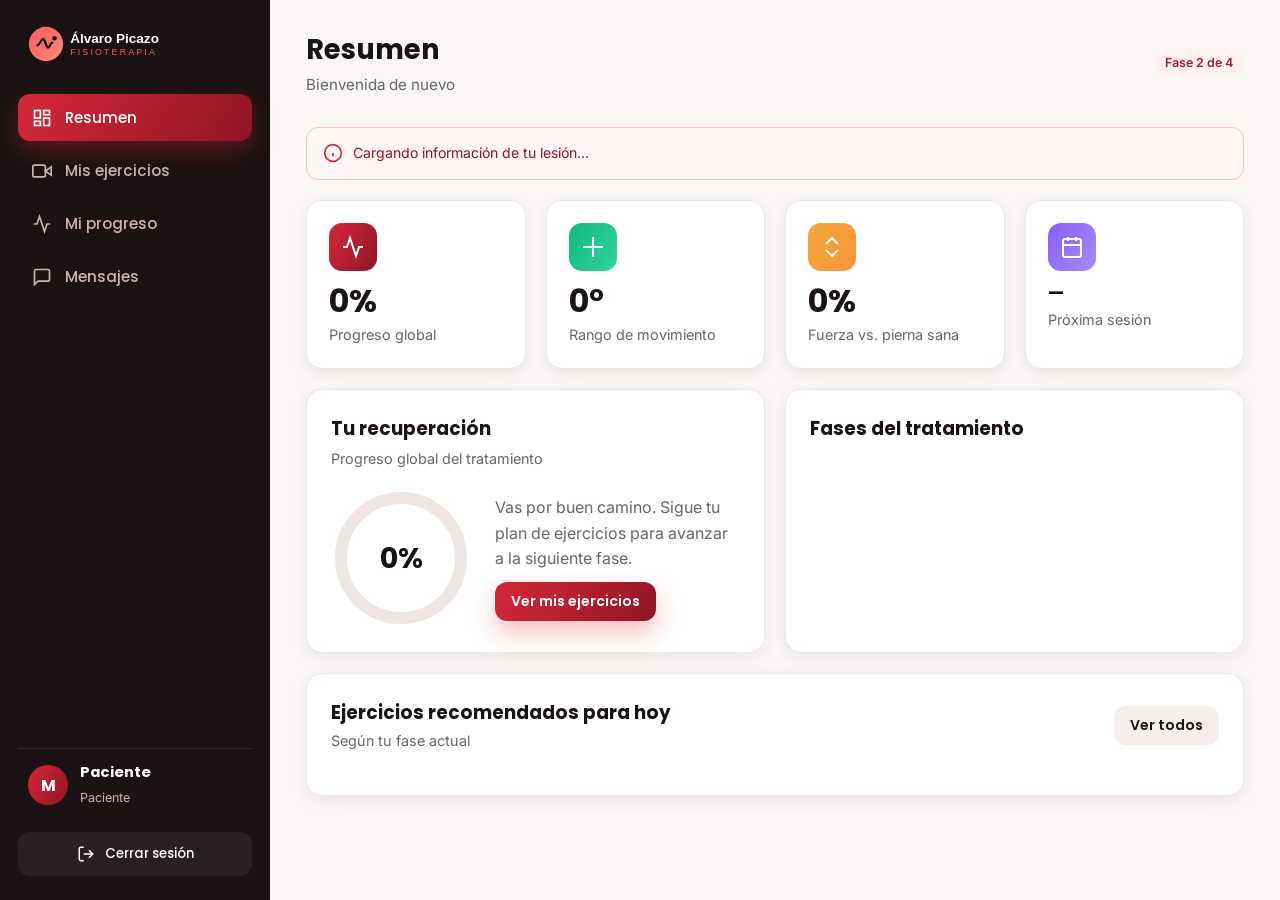
==== paciente.html @ 890847c4 "Rediseño con la línea visual de Clínica Graus y rodilla 3D en WebGL - Paleta roja/granate sobre casi" ====
<!DOCTYPE html>
<html lang="es">
<head>
  <meta charset="UTF-8" />
  <meta name="viewport" content="width=device-width, initial-scale=1.0" />
  <title>Mi Rehabilitación | Portal del Paciente · Álvaro Picazo</title>
  <meta name="robots" content="noindex, nofollow" />
  <link rel="icon" type="image/svg+xml" href="img/favicon.svg" />
  <meta name="theme-color" content="#1b1214" />
  <link rel="preconnect" href="https://fonts.googleapis.com" />
  <link rel="preconnect" href="https://fonts.gstatic.com" crossorigin />
  <link href="https://fonts.googleapis.com/css2?family=Inter:wght@400;500;600&family=Poppins:wght@500;600;700;800&display=swap" rel="stylesheet" />
  <link rel="stylesheet" href="css/portal.css" />
</head>
<body>
  <!-- definición de gradiente para el anillo de progreso -->
  <svg width="0" height="0" style="position:absolute"><defs>
    <linearGradient id="ringGrad" x1="0" y1="0" x2="1" y2="1">
      <stop offset="0" stop-color="#d62839"/><stop offset="1" stop-color="#8f1525"/>
    </linearGradient>
  </defs></svg>

  <div class="sidebar-back" id="sidebarBack"></div>
  <div class="app">
    <!-- ===== Sidebar ===== -->
    <aside class="sidebar" id="sidebar">
      <a href="index.html" class="brand"><img src="img/logo-light.svg" alt="Álvaro Picazo Fisioterapia" /></a>
      <nav class="side-nav" id="sideNav">
        <button data-view="resumen" class="active">
          <svg viewBox="0 0 24 24" fill="none" stroke="currentColor" stroke-width="2"><rect x="3" y="3" width="7" height="9"/><rect x="14" y="3" width="7" height="5"/><rect x="14" y="12" width="7" height="9"/><rect x="3" y="16" width="7" height="5"/></svg>
          Resumen
        </button>
        <button data-view="ejercicios">
          <svg viewBox="0 0 24 24" fill="none" stroke="currentColor" stroke-width="2"><path d="M23 7l-7 5 7 5V7z"/><rect x="1" y="5" width="15" height="14" rx="2"/></svg>
          Mis ejercicios
        </button>
        <button data-view="progreso">
          <svg viewBox="0 0 24 24" fill="none" stroke="currentColor" stroke-width="2"><path d="M22 12h-4l-3 9L9 3l-3 9H2"/></svg>
          Mi progreso
        </button>
        <button data-view="mensajes">
          <svg viewBox="0 0 24 24" fill="none" stroke="currentColor" stroke-width="2"><path d="M21 15a2 2 0 01-2 2H7l-4 4V5a2 2 0 012-2h14a2 2 0 012 2z"/></svg>
          Mensajes
        </button>
      </nav>
      <div class="side-foot">
        <div class="side-user">
          <div class="av" id="userAv">M</div>
          <div><strong id="userName">Paciente</strong><span id="userLabel">Paciente</span></div>
        </div>
        <button class="logout-btn" id="logoutBtn">
          <svg viewBox="0 0 24 24" fill="none" stroke="currentColor" stroke-width="2"><path d="M9 21H5a2 2 0 01-2-2V5a2 2 0 012-2h4M16 17l5-5-5-5M21 12H9"/></svg>
          Cerrar sesión
        </button>
      </div>
    </aside>

    <!-- ===== Main ===== -->
    <main class="main">
      <div class="topbar">
        <div style="display:flex;align-items:center;gap:14px;">
          <button class="mobile-toggle" id="mobileToggle" aria-label="Menú">
            <svg viewBox="0 0 24 24" fill="none" stroke="currentColor" stroke-width="2"><path d="M3 12h18M3 6h18M3 18h18"/></svg>
          </button>
          <div>
            <h1 id="viewTitle">Resumen</h1>
            <span class="greet" id="greet">Bienvenida de nuevo</span>
          </div>
        </div>
        <div class="topbar-actions">
          <span class="pill info" id="phasePill">Fase 2 de 4</span>
        </div>
      </div>

      <!-- ===== Vista: Resumen ===== -->
      <section class="view active" id="view-resumen">
        <div class="notice">
          <svg viewBox="0 0 24 24" fill="none" stroke-width="2"><circle cx="12" cy="12" r="10"/><path d="M12 16v-4M12 8h.01"/></svg>
          <div id="injuryInfo">Cargando información de tu lesión...</div>
        </div>

        <div class="grid grid-4" style="margin-bottom:20px;">
          <div class="stat-card">
            <div class="sc-ic"><svg viewBox="0 0 24 24" fill="none" stroke-width="2"><path d="M22 12h-4l-3 9L9 3l-3 9H2"/></svg></div>
            <div class="sc-val" id="kpiOverall">0%</div>
            <div class="sc-label">Progreso global</div>
          </div>
          <div class="stat-card alt3">
            <div class="sc-ic"><svg viewBox="0 0 24 24" fill="none" stroke-width="2"><path d="M12 2v20M2 12h20"/></svg></div>
            <div class="sc-val" id="kpiRom">0°</div>
            <div class="sc-label">Rango de movimiento</div>
          </div>
          <div class="stat-card alt">
            <div class="sc-ic"><svg viewBox="0 0 24 24" fill="none" stroke-width="2"><path d="M6 9l6-6 6 6M6 15l6 6 6-6"/></svg></div>
            <div class="sc-val" id="kpiStrength">0%</div>
            <div class="sc-label">Fuerza vs. pierna sana</div>
          </div>
          <div class="stat-card alt2">
            <div class="sc-ic"><svg viewBox="0 0 24 24" fill="none" stroke-width="2"><rect x="3" y="4" width="18" height="18" rx="2"/><path d="M16 2v4M8 2v4M3 10h18"/></svg></div>
            <div class="sc-val" id="kpiNext" style="font-size:1.1rem;">—</div>
            <div class="sc-label">Próxima sesión</div>
          </div>
        </div>

        <div class="grid grid-2">
          <div class="panel">
            <h3>Tu recuperación</h3>
            <p class="panel-sub">Progreso global del tratamiento</p>
            <div class="ring-wrap">
              <div class="ring">
                <svg width="140" height="140" viewBox="0 0 140 140">
                  <circle class="ring-bg" cx="70" cy="70" r="60"/>
                  <circle class="ring-fg" id="ringFg" cx="70" cy="70" r="60" stroke-dasharray="377" stroke-dashoffset="377"/>
                </svg>
                <div class="ring-val" id="ringVal">0%</div>
              </div>
              <div>
                <p style="color:var(--muted);margin-bottom:10px;">Vas por buen camino. Sigue tu plan de ejercicios para avanzar a la siguiente fase.</p>
                <button class="btn btn--primary btn--sm" data-goto="ejercicios">Ver mis ejercicios</button>
              </div>
            </div>
          </div>

          <div class="panel">
            <div class="panel-head"><h3>Fases del tratamiento</h3></div>
            <div class="phases" id="phasesList"></div>
          </div>
        </div>

        <div class="panel" style="margin-top:20px;">
          <div class="panel-head">
            <div><h3>Ejercicios recomendados para hoy</h3><span class="panel-sub">Según tu fase actual</span></div>
            <button class="btn btn--light btn--sm" data-goto="ejercicios">Ver todos</button>
          </div>
          <div class="ex-grid" id="todayEx"></div>
        </div>
      </section>

      <!-- ===== Vista: Ejercicios ===== -->
      <section class="view" id="view-ejercicios">
        <div class="filters" id="exFilters">
          <button class="active" data-f="all">Todos</button>
          <button data-f="1">Fase 1</button>
          <button data-f="2">Fase 2</button>
          <button data-f="3">Fase 3</button>
          <button data-f="4">Fase 4</button>
        </div>
        <div class="ex-grid" id="allEx"></div>
      </section>

      <!-- ===== Vista: Progreso ===== -->
      <section class="view" id="view-progreso">
        <div class="grid grid-2">
          <div class="panel">
            <h3>Evolución del dolor</h3>
            <p class="panel-sub">Escala 0–10 en las últimas semanas (menos es mejor)</p>
            <div class="chart" id="painChart"></div>
          </div>
          <div class="panel">
            <h3>Registrar sensación de hoy</h3>
            <p class="panel-sub">Comparte cómo te encuentras con tu fisio</p>
            <div class="frm">
              <label>Nivel de dolor (0–10)</label>
              <input type="range" min="0" max="10" value="2" id="painRange" style="padding:0;background:transparent;" />
              <div style="display:flex;justify-content:space-between;font-size:.8rem;color:var(--muted);margin-top:-8px;margin-bottom:14px;">
                <span>Sin dolor</span><strong id="painVal" style="color:var(--brand-600);">2</strong><span>Máximo</span>
              </div>
              <label>Rango de movimiento estimado (grados)</label>
              <input type="number" id="romInput" value="110" min="0" max="160" />
              <label>Notas (opcional)</label>
              <textarea id="sessionNotes" placeholder="Ej. He notado la rodilla más estable al subir escaleras..."></textarea>
              <button class="btn btn--primary btn--block" id="saveSession">Guardar registro</button>
            </div>
          </div>
        </div>
        <div class="panel" style="margin-top:20px;">
          <div class="panel-head"><h3>Historial de sesiones</h3></div>
          <div style="overflow-x:auto;">
            <table class="tbl" id="sessionsTable">
              <thead><tr><th>Fecha</th><th>Dolor</th><th>Rango (°)</th><th>Estado</th><th>Notas</th></tr></thead>
              <tbody></tbody>
            </table>
          </div>
        </div>
      </section>

      <!-- ===== Vista: Mensajes ===== -->
      <section class="view" id="view-mensajes">
        <div class="panel">
          <div class="panel-head"><h3>Conversación con tu fisioterapeuta</h3></div>
          <div id="chatBox" style="display:flex;flex-direction:column;gap:12px;max-height:420px;overflow-y:auto;padding:6px 0;margin-bottom:18px;"></div>
          <div style="display:flex;gap:10px;">
            <input type="text" id="chatInput" placeholder="Escribe un mensaje..." style="flex:1;padding:13px 15px;border:1.5px solid var(--line);border-radius:12px;font-family:inherit;background:#fcf8f7;" />
            <button class="btn btn--primary" id="chatSend">Enviar</button>
          </div>
        </div>
      </section>
    </main>
  </div>

  <!-- Modal de vídeo -->
  <div class="modal-back" id="videoModal">
    <div class="modal">
      <div class="modal-head">
        <h3 id="modalTitle">Ejercicio</h3>
        <button class="modal-close" id="modalClose" aria-label="Cerrar"><svg viewBox="0 0 24 24" fill="none" stroke="currentColor" stroke-width="2"><path d="M18 6L6 18M6 6l12 12"/></svg></button>
      </div>
      <div class="modal-body">
        <div class="modal-video" id="modalVideo"></div>
        <p id="modalDesc" style="color:var(--muted);"></p>
        <div class="ex-meta" id="modalMeta" style="margin-top:14px;"></div>
      </div>
    </div>
  </div>

  <div class="toast" id="toast"><svg viewBox="0 0 24 24" fill="none" stroke-width="2"><path d="M20 6L9 17l-5-5"/></svg><span id="toastMsg">Guardado</span></div>

  <script src="js/portal-data.js"></script>
  <script src="js/portal-ui.js"></script>
  <script src="js/paciente.js"></script>
</body>
</html>
---- css/portal.css ----
/* ===========================================================
   Portal del paciente — Estilos
   =========================================================== */
:root {
  --dark: #1b1214;
  --brand: #d62839;
  --brand-600: #a81e2d;
  --wine: #8f1525;
  --accent: #f2a93b;
  --ink: #1b1214;
  --muted: #6e6264;
  --line: #efe6e4;
  --bg: #faf6f5;
  --card: #ffffff;
  --shadow-sm: 0 4px 16px rgba(27, 18, 20,.07);
  --shadow-md: 0 14px 40px rgba(27, 18, 20,.12);
  --radius: 16px;
  --grad: linear-gradient(120deg, var(--brand), var(--wine));
  --grad-dark: linear-gradient(140deg, #1b1214, #5c1220);
  --ease: cubic-bezier(.22,1,.36,1);
}
* { margin: 0; padding: 0; box-sizing: border-box; }
body {
  font-family: 'Inter', system-ui, -apple-system, Segoe UI, Roboto, Arial, sans-serif;
  color: var(--ink); background: var(--bg); line-height: 1.6;
  overflow-x: hidden;
}
html { -webkit-text-size-adjust: 100%; }
h1,h2,h3,h4 { font-family: 'Poppins', system-ui, sans-serif; color: var(--dark); }
a { color: inherit; text-decoration: none; }
img, svg { display: block; max-width: 100%; }
button { font-family: inherit; cursor: pointer; }

/* ---------- LOGIN ---------- */
.login-wrap {
  min-height: 100vh; display: grid; grid-template-columns: 1.05fr .95fr;
}
.login-aside {
  background: var(--grad-dark); color: #fff; position: relative; overflow: hidden;
  padding: 56px; display: flex; flex-direction: column; justify-content: space-between;
}
.login-aside::before {
  content: ""; position: absolute; inset: -30% -20% auto auto; width: 460px; height: 460px;
  background: radial-gradient(circle, rgba(255, 90, 95,.35), transparent 70%); border-radius: 50%;
}
.login-aside::after {
  content: ""; position: absolute; inset: auto auto -30% -20%; width: 420px; height: 420px;
  background: radial-gradient(circle, rgba(255, 138, 122,.3), transparent 70%); border-radius: 50%;
}
.login-aside .la-top, .login-aside .la-mid, .login-aside .la-bottom { position: relative; z-index: 1; }
.login-aside .brand img { height: 46px; }
.login-aside h2 { color: #fff; font-size: 2.1rem; margin-bottom: 14px; line-height: 1.2; }
.login-aside p { color: #e6d3d5; max-width: 420px; }
.la-features { display: grid; gap: 16px; margin-top: 30px; }
.la-features li { display: flex; gap: 14px; align-items: flex-start; }
.la-features .lf-ic {
  width: 42px; height: 42px; border-radius: 12px; background: rgba(255,255,255,.14);
  display: grid; place-items: center; flex: none;
}
.la-features svg { width: 22px; height: 22px; stroke: #ff5a5f; }
.la-features strong { display: block; color: #fff; font-family: 'Poppins',sans-serif; font-size: .98rem; }
.la-features span { color: #d9bfc2; font-size: .88rem; }
.la-bottom { font-size: .85rem; color: #c9a9ad; }

.login-main { display: grid; place-items: center; padding: 40px 24px; }
.login-card { width: 100%; max-width: 420px; }
.login-card .back { display: inline-flex; align-items: center; gap: 6px; color: var(--muted); font-size: .9rem; margin-bottom: 30px; }
.login-card .back:hover { color: var(--brand-600); }
.login-card .back svg { width: 18px; height: 18px; }
.login-card h1 { font-size: 1.9rem; margin-bottom: 6px; }
.login-card .sub { color: var(--muted); margin-bottom: 26px; }

.role-tabs { display: grid; grid-template-columns: 1fr 1fr; gap: 8px; background: #f6eeed; padding: 6px; border-radius: 14px; margin-bottom: 24px; }
.role-tabs button {
  border: 0; background: transparent; padding: 12px; border-radius: 10px;
  font-family: 'Poppins',sans-serif; font-weight: 600; font-size: .92rem; color: var(--muted);
  display: flex; align-items: center; justify-content: center; gap: 8px; transition: .25s;
}
.role-tabs button svg { width: 18px; height: 18px; }
.role-tabs button.active { background: #fff; color: var(--dark); box-shadow: var(--shadow-sm); }

.field { margin-bottom: 16px; }
.field label { display: block; font-weight: 500; font-size: .9rem; margin-bottom: 7px; font-family: 'Poppins',sans-serif; }
.input-wrap { position: relative; }
.input-wrap svg.ic { position: absolute; left: 14px; top: 50%; transform: translateY(-50%); width: 20px; height: 20px; stroke: var(--muted); }
.field input {
  width: 100%; padding: 14px 14px 14px 44px; border: 1.5px solid var(--line); border-radius: 12px;
  font-family: inherit; font-size: .98rem; background: #fcf8f7; transition: .25s;
}
.field input:focus { outline: none; border-color: var(--brand); background: #fff; box-shadow: 0 0 0 4px rgba(214, 40, 57,.12); }
.toggle-pass { position: absolute; right: 12px; top: 50%; transform: translateY(-50%); background: none; border: 0; color: var(--muted); padding: 4px; }
.toggle-pass svg { width: 20px; height: 20px; }

.login-error {
  display: none; background: #fef2f2; color: #b91c1c; border: 1px solid #fecaca;
  padding: 12px 14px; border-radius: 12px; font-size: .9rem; margin-bottom: 16px;
}
.login-error.show { display: block; animation: shake .4s; }
@keyframes shake { 0%,100%{transform:translateX(0);} 25%{transform:translateX(-6px);} 75%{transform:translateX(6px);} }

.btn {
  display: inline-flex; align-items: center; justify-content: center; gap: 10px;
  font-family: 'Poppins',sans-serif; font-weight: 600; font-size: .98rem;
  padding: 14px 24px; border-radius: 12px; border: none; transition: .25s var(--ease);
}
.btn--primary { background: var(--grad); color: #fff; box-shadow: 0 12px 26px rgba(214, 40, 57,.3); }
.btn--primary:hover { transform: translateY(-2px); box-shadow: 0 16px 32px rgba(214, 40, 57,.4); }
.btn--block { width: 100%; }
.btn svg { width: 18px; height: 18px; }
.btn--light { background: #f6eeed; color: var(--dark); }
.btn--light:hover { background: #e2ebf1; }
.btn--sm { padding: 9px 16px; font-size: .88rem; }
.btn--danger { background: #fef2f2; color: #b91c1c; }
.btn--danger:hover { background: #fee2e2; }

.demo-hint { margin-top: 22px; background: #fff5f4; border: 1px dashed #f6c3bd; border-radius: 12px; padding: 14px 16px; font-size: .85rem; color: #8f1525; }
.demo-hint strong { font-family: 'Poppins',sans-serif; }
.demo-hint code { background: #fde8e6; padding: 1px 7px; border-radius: 6px; font-weight: 600; }
.demo-fill { width: 100%; text-align: left; background: #fff; border: 1px solid #f6c3bd; border-radius: 10px; padding: 10px 12px; font-family: inherit; font-size: .86rem; color: #8f1525; transition: .2s; }
.demo-fill:hover { background: #fde8e6; transform: translateY(-1px); }
.demo-fill code { pointer-events: none; }

/* ---------- APP SHELL (dashboards) ---------- */
.app { min-height: 100vh; display: grid; grid-template-columns: 270px 1fr; }
.sidebar {
  background: var(--dark); color: #cdb3b6; padding: 24px 18px; display: flex; flex-direction: column;
  position: sticky; top: 0; height: 100vh;
}
.sidebar .brand { display: flex; align-items: center; margin-bottom: 30px; padding: 0 8px; }
.sidebar .brand img { height: 40px; }
.side-nav { display: grid; gap: 6px; }
.side-nav button {
  display: flex; align-items: center; gap: 13px; width: 100%; text-align: left;
  background: transparent; border: 0; color: #cdb3b6; padding: 12px 14px; border-radius: 12px;
  font-family: 'Poppins',sans-serif; font-weight: 500; font-size: .95rem; transition: .22s;
}
.side-nav button svg { width: 20px; height: 20px; flex: none; }
.side-nav button:hover { background: rgba(255,255,255,.06); color: #fff; }
.side-nav button.active { background: var(--grad); color: #fff; box-shadow: 0 10px 22px rgba(214, 40, 57,.3); }
.side-foot { margin-top: auto; padding-top: 20px; }
.side-user { display: flex; align-items: center; gap: 12px; padding: 12px 10px; border-top: 1px solid rgba(255,255,255,.1); margin-bottom: 10px; }
.side-user .av { width: 40px; height: 40px; border-radius: 50%; background: var(--grad); display: grid; place-items: center; color: #fff; font-family: 'Poppins',sans-serif; font-weight: 700; flex: none; }
.side-user strong { display: block; color: #fff; font-size: .92rem; font-family: 'Poppins',sans-serif; }
.side-user span { font-size: .78rem; }
.logout-btn { display: flex; align-items: center; gap: 10px; width: 100%; justify-content: center; background: rgba(255,255,255,.06); color: #fff; border: 0; padding: 12px; border-radius: 12px; font-family: 'Poppins',sans-serif; font-weight: 500; transition: .22s; }
.logout-btn:hover { background: rgba(239,68,68,.2); color: #fecaca; }
.logout-btn svg { width: 18px; height: 18px; }

.main { padding: 28px 36px 60px; overflow-x: hidden; }
.topbar { display: flex; align-items: center; justify-content: space-between; gap: 16px; margin-bottom: 30px; flex-wrap: wrap; }
.topbar h1 { font-size: 1.7rem; }
.topbar .greet { color: var(--muted); font-size: .95rem; }
.topbar-actions { display: flex; align-items: center; gap: 12px; }
.mobile-toggle { display: none; background: var(--card); border: 1px solid var(--line); width: 44px; height: 44px; border-radius: 12px; align-items: center; justify-content: center; }
.mobile-toggle svg { width: 22px; height: 22px; stroke: var(--dark); }

.view { display: none; animation: fade .4s var(--ease); }
.view.active { display: block; }
@keyframes fade { from { opacity: 0; transform: translateY(12px); } to { opacity: 1; transform: none; } }

/* cards & grids */
.grid { display: grid; gap: 20px; }
.grid-3 { grid-template-columns: repeat(3, 1fr); }
.grid-4 { grid-template-columns: repeat(4, 1fr); }
.grid-2 { grid-template-columns: repeat(2, 1fr); }
.panel { background: var(--card); border: 1px solid var(--line); border-radius: var(--radius); padding: 24px; box-shadow: var(--shadow-sm); }
.panel h3 { font-size: 1.15rem; margin-bottom: 4px; }
.panel .panel-sub { color: var(--muted); font-size: .9rem; margin-bottom: 18px; }
.panel-head { display: flex; justify-content: space-between; align-items: center; gap: 12px; margin-bottom: 18px; flex-wrap: wrap; }
.panel-head h3 { margin: 0; }

/* stat cards */
.stat-card { background: var(--card); border: 1px solid var(--line); border-radius: var(--radius); padding: 22px; box-shadow: var(--shadow-sm); position: relative; overflow: hidden; transition: transform .3s var(--ease), box-shadow .3s; }
.stat-card:hover { transform: translateY(-5px); box-shadow: var(--shadow-md); }
.stat-card .sc-ic { width: 48px; height: 48px; border-radius: 13px; background: var(--grad); display: grid; place-items: center; margin-bottom: 14px; }
.stat-card .sc-ic svg { width: 24px; height: 24px; stroke: #fff; }
.stat-card .sc-val { font-family: 'Poppins',sans-serif; font-size: 2rem; font-weight: 700; color: var(--dark); line-height: 1; }
.stat-card .sc-label { color: var(--muted); font-size: .9rem; margin-top: 6px; }
.stat-card.alt .sc-ic { background: linear-gradient(120deg,#f2a93b,#fb923c); }
.stat-card.alt2 .sc-ic { background: linear-gradient(120deg,#8b5cf6,#a78bfa); }
.stat-card.alt3 .sc-ic { background: linear-gradient(120deg,#10b981,#34d399); }

/* progress ring */
.ring-wrap { display: flex; align-items: center; gap: 24px; }
.ring { position: relative; width: 140px; height: 140px; flex: none; }
.ring svg { transform: rotate(-90deg); }
.ring .ring-bg { fill: none; stroke: #efe6e4; stroke-width: 12; }
.ring .ring-fg { fill: none; stroke: url(#ringGrad); stroke-width: 12; stroke-linecap: round; transition: stroke-dashoffset 1.4s var(--ease); }
.ring .ring-val { position: absolute; inset: 0; display: grid; place-items: center; font-family: 'Poppins',sans-serif; font-weight: 700; font-size: 1.8rem; color: var(--dark); }

/* phase timeline */
.phases { display: grid; gap: 14px; }
.phase { display: flex; gap: 16px; align-items: flex-start; padding: 16px; border: 1px solid var(--line); border-radius: 14px; transition: .25s; }
.phase .ph-num { width: 38px; height: 38px; border-radius: 11px; display: grid; place-items: center; flex: none; font-family: 'Poppins',sans-serif; font-weight: 700; background: #f6eeed; color: var(--muted); }
.phase.done .ph-num { background: linear-gradient(120deg,#10b981,#34d399); color: #fff; }
.phase.current { border-color: var(--brand); background: #fff1f0; }
.phase.current .ph-num { background: var(--grad); color: #fff; }
.phase h4 { font-size: 1.02rem; margin-bottom: 2px; }
.phase p { color: var(--muted); font-size: .88rem; }
.phase .ph-status { margin-left: auto; font-size: .78rem; font-weight: 600; padding: 4px 10px; border-radius: 999px; align-self: center; white-space: nowrap; }
.ph-status.s-done { background: #ecfdf5; color: #059669; }
.ph-status.s-current { background: #fde8e6; color: #a81e2d; }
.ph-status.s-todo { background: #f6eeed; color: #6e6264; }

/* exercise / video cards */
.ex-grid { display: grid; grid-template-columns: repeat(3, 1fr); gap: 20px; }
.ex-card { background: var(--card); border: 1px solid var(--line); border-radius: var(--radius); overflow: hidden; box-shadow: var(--shadow-sm); transition: transform .3s var(--ease), box-shadow .3s; display: flex; flex-direction: column; }
.ex-card:hover { transform: translateY(-6px); box-shadow: var(--shadow-md); }
.ex-thumb { position: relative; aspect-ratio: 16/9; background: var(--grad-dark); display: grid; place-items: center; overflow: hidden; }
.ex-thumb img, .ex-thumb video { width: 100%; height: 100%; object-fit: cover; }
.ex-thumb iframe { width: 100%; height: 100%; border: 0; }
.ex-play { width: 56px; height: 56px; border-radius: 50%; background: rgba(255,255,255,.92); display: grid; place-items: center; position: absolute; box-shadow: var(--shadow-md); transition: transform .3s; }
.ex-card:hover .ex-play { transform: scale(1.1); }
.ex-play svg { width: 24px; height: 24px; fill: var(--brand-600); margin-left: 3px; }
.ex-tag { position: absolute; top: 12px; left: 12px; background: rgba(27, 18, 20,.78); color: #fff; font-size: .72rem; font-weight: 600; padding: 5px 10px; border-radius: 999px; backdrop-filter: blur(4px); }
.ex-body { padding: 16px 18px; flex: 1; display: flex; flex-direction: column; }
.ex-body h4 { font-size: 1.02rem; margin-bottom: 6px; }
.ex-body p { color: var(--muted); font-size: .87rem; flex: 1; }
.ex-meta { display: flex; align-items: center; gap: 14px; margin-top: 12px; font-size: .8rem; color: var(--muted); }
.ex-meta span { display: inline-flex; align-items: center; gap: 5px; }
.ex-meta svg { width: 15px; height: 15px; stroke: var(--brand-600); }
.ex-actions { display: flex; gap: 8px; margin-top: 14px; }

/* progress bar */
.bar { height: 10px; background: #f6eeed; border-radius: 999px; overflow: hidden; }
.bar span { display: block; height: 100%; background: var(--grad); border-radius: 999px; transition: width 1.2s var(--ease); }

/* table */
.tbl { width: 100%; border-collapse: collapse; }
.tbl th { text-align: left; font-family: 'Poppins',sans-serif; font-size: .8rem; text-transform: uppercase; letter-spacing: .5px; color: var(--muted); padding: 12px 14px; border-bottom: 2px solid var(--line); }
.tbl td { padding: 14px; border-bottom: 1px solid var(--line); font-size: .92rem; }
.tbl tr:last-child td { border-bottom: 0; }
.tbl tr:hover td { background: #fcf8f7; }
.pill { display: inline-flex; align-items: center; gap: 6px; font-size: .78rem; font-weight: 600; padding: 4px 11px; border-radius: 999px; }
.pill.ok { background: #ecfdf5; color: #059669; }
.pill.warn { background: #fffbeb; color: #b45309; }
.pill.info { background: #fff1f0; color: #a81e2d; }

/* progress chart (bars) */
.chart { display: flex; align-items: flex-end; gap: 12px; height: 200px; padding-top: 10px; }
.chart .col { flex: 1; display: flex; flex-direction: column; align-items: center; gap: 8px; height: 100%; justify-content: flex-end; }
.chart .col .b { width: 100%; max-width: 42px; border-radius: 8px 8px 0 0; background: var(--grad); transition: height 1.2s var(--ease); position: relative; }
.chart .col .b::after { content: attr(data-v); position: absolute; top: -22px; left: 50%; transform: translateX(-50%); font-size: .78rem; font-weight: 600; color: var(--dark); }
.chart .col small { color: var(--muted); font-size: .76rem; }

/* form / upload */
.upload-zone { border: 2px dashed #bcd3e0; border-radius: 16px; padding: 36px; text-align: center; background: #fcf8f7; transition: .25s; cursor: pointer; }
.upload-zone:hover, .upload-zone.drag { border-color: var(--brand); background: #fff1f0; }
.upload-zone svg { width: 46px; height: 46px; stroke: var(--brand-600); margin: 0 auto 12px; }
.upload-zone strong { font-family: 'Poppins',sans-serif; display: block; color: var(--dark); }
.upload-zone span { color: var(--muted); font-size: .88rem; }
.form-row { display: grid; grid-template-columns: 1fr 1fr; gap: 16px; }
.frm label { display: block; font-weight: 500; font-size: .9rem; margin-bottom: 7px; font-family: 'Poppins',sans-serif; }
.frm input, .frm select, .frm textarea { width: 100%; padding: 12px 14px; border: 1.5px solid var(--line); border-radius: 11px; font-family: inherit; font-size: .95rem; background: #fcf8f7; transition: .25s; margin-bottom: 16px; }
.frm input:focus, .frm select:focus, .frm textarea:focus { outline: none; border-color: var(--brand); background: #fff; box-shadow: 0 0 0 4px rgba(214, 40, 57,.12); }
.frm textarea { resize: vertical; min-height: 90px; }

/* segmented filter */
.filters { display: flex; gap: 8px; flex-wrap: wrap; margin-bottom: 22px; }
.filters button { background: var(--card); border: 1px solid var(--line); padding: 8px 16px; border-radius: 999px; font-size: .88rem; font-weight: 500; color: var(--muted); transition: .22s; }
.filters button.active { background: var(--dark); color: #fff; border-color: var(--dark); }

/* toast */
.toast { position: fixed; right: 24px; bottom: 24px; background: var(--dark); color: #fff; padding: 14px 20px; border-radius: 12px; box-shadow: var(--shadow-md); display: flex; align-items: center; gap: 10px; transform: translateY(120%); opacity: 0; transition: .4s var(--ease); z-index: 2000; font-size: .92rem; }
.toast.show { transform: none; opacity: 1; }
.toast svg { width: 20px; height: 20px; stroke: #ff5a5f; }

/* modal */
.modal-back { position: fixed; inset: 0; background: rgba(27, 18, 20,.55); backdrop-filter: blur(4px); display: none; place-items: center; z-index: 1500; padding: 20px; }
.modal-back.show { display: grid; animation: fade .3s; }
.modal { background: #fff; border-radius: 20px; width: 100%; max-width: 760px; max-height: 90vh; overflow: auto; box-shadow: var(--shadow-md); }
.modal-head { display: flex; justify-content: space-between; align-items: center; padding: 20px 24px; border-bottom: 1px solid var(--line); position: sticky; top: 0; background: #fff; z-index: 1; }
.modal-head h3 { font-size: 1.2rem; }
.modal-close { background: #f6eeed; border: 0; width: 38px; height: 38px; border-radius: 10px; display: grid; place-items: center; }
.modal-close svg { width: 20px; height: 20px; stroke: var(--dark); }
.modal-body { padding: 24px; }
.modal-video { aspect-ratio: 16/9; background: #000; border-radius: 14px; overflow: hidden; margin-bottom: 18px; }
.modal-video iframe, .modal-video video { width: 100%; height: 100%; border: 0; }

.empty { text-align: center; padding: 50px 20px; color: var(--muted); }
.empty svg { width: 60px; height: 60px; stroke: #cbd5e1; margin: 0 auto 14px; }

.notice { background: #fff5f4; border: 1px solid #f6c3bd; color: #8f1525; border-radius: 12px; padding: 14px 16px; font-size: .88rem; margin-bottom: 20px; display: flex; gap: 10px; align-items: flex-start; }
.notice svg { width: 20px; height: 20px; stroke: #d62839; flex: none; margin-top: 1px; }

/* ---------- Registro / Wizard ---------- */
.wizard { width: 100%; max-width: 480px; }
.steps { display: flex; align-items: center; gap: 6px; margin-bottom: 28px; }
.steps .step { flex: 1; text-align: center; }
.steps .dot { width: 34px; height: 34px; border-radius: 50%; background: #f6eeed; color: var(--muted); display: grid; place-items: center; margin: 0 auto 6px; font-family: 'Poppins',sans-serif; font-weight: 700; font-size: .9rem; transition: .3s; }
.steps .step.active .dot { background: var(--grad); color: #fff; box-shadow: 0 8px 18px rgba(214, 40, 57,.3); }
.steps .step.done .dot { background: #10b981; color: #fff; }
.steps .step small { font-size: .74rem; color: var(--muted); font-weight: 500; }
.steps .step.active small { color: var(--dark); }
.steps .line { height: 2px; flex: 0 0 24px; background: #efe6e4; margin-bottom: 22px; }

.wstep { display: none; animation: fade .4s var(--ease); }
.wstep.active { display: block; }

/* plan / pricing card en checkout */
.plan-box { border: 2px solid var(--brand); border-radius: 16px; padding: 20px; background: #fff1f0; margin-bottom: 20px; }
.plan-box .pb-top { display: flex; justify-content: space-between; align-items: baseline; }
.plan-box h4 { font-size: 1.1rem; }
.plan-box .price { font-family: 'Poppins',sans-serif; font-weight: 800; font-size: 1.9rem; color: var(--dark); }
.plan-box .price small { font-size: .9rem; font-weight: 500; color: var(--muted); }
.plan-box ul { margin-top: 14px; display: grid; gap: 8px; }
.plan-box li { display: flex; gap: 8px; align-items: center; font-size: .88rem; color: var(--ink); }
.plan-box li svg { width: 17px; height: 17px; stroke: var(--brand-600); flex: none; }

.card-visual { background: linear-gradient(135deg,#1b1214,#5c1220); border-radius: 16px; padding: 20px; color: #fff; margin-bottom: 18px; position: relative; overflow: hidden; box-shadow: var(--shadow-md); }
.card-visual::after { content: ""; position: absolute; right: -30px; top: -30px; width: 130px; height: 130px; background: rgba(255,255,255,.1); border-radius: 50%; }
.card-visual .cv-chip { width: 40px; height: 30px; border-radius: 6px; background: linear-gradient(135deg,#fde68a,#f59e0b); margin-bottom: 18px; }
.card-visual .cv-num { font-family: 'Poppins',sans-serif; font-size: 1.25rem; letter-spacing: 2px; }
.card-visual .cv-row { display: flex; justify-content: space-between; margin-top: 14px; font-size: .8rem; color: #cbd5e1; }

.pay-success { text-align: center; padding: 10px 0; }
.pay-success .check { width: 80px; height: 80px; border-radius: 50%; background: #ecfdf5; display: grid; place-items: center; margin: 0 auto 18px; animation: pop .5s var(--ease); }
.pay-success .check svg { width: 42px; height: 42px; stroke: #10b981; }
.pay-success h2 { margin-bottom: 8px; }
.pay-success p { color: var(--muted); margin-bottom: 6px; }

.wbtns { display: flex; gap: 12px; margin-top: 22px; }
.field-half { display: grid; grid-template-columns: 1fr 1fr; gap: 12px; }
.muted-link { color: var(--muted); font-size: .9rem; text-align: center; margin-top: 18px; }
.muted-link a { color: var(--brand-600); font-weight: 600; }
.processing { display: inline-block; width: 18px; height: 18px; border: 2.5px solid rgba(255,255,255,.4); border-top-color: #fff; border-radius: 50%; animation: spin .7s linear infinite; }
@keyframes spin { to { transform: rotate(360deg); } }

/* responsive */
@media (max-width: 980px) {
  .login-wrap { grid-template-columns: 1fr; }
  .login-aside { display: none; }
  .grid-4 { grid-template-columns: 1fr 1fr; }
  .grid-3, .ex-grid { grid-template-columns: 1fr 1fr; }
  .grid-2 { grid-template-columns: 1fr; }
}
@media (max-width: 820px) {
  .app { grid-template-columns: 1fr; }
  .sidebar {
    position: fixed; left: 0; top: 0; bottom: 0; width: 270px; z-index: 1200;
    transform: translateX(-100%); transition: transform .3s var(--ease); height: 100vh;
  }
  .sidebar.open { transform: none; }
  .sidebar-back { position: fixed; inset: 0; background: rgba(27, 18, 20,.5); z-index: 1100; display: none; }
  .sidebar-back.show { display: block; }
  .mobile-toggle { display: flex; }
  .main { padding: 20px; }
}
@media (max-width: 560px) {
  .grid-4, .grid-3, .ex-grid { grid-template-columns: 1fr; }
  .form-row, .field-half { grid-template-columns: 1fr; }
  .login-main { padding: 28px 18px; }
  .login-aside { padding: 36px; }
  .ring-wrap { flex-direction: column; text-align: center; }
  .topbar h1 { font-size: 1.4rem; }
  .panel { padding: 20px; }
  .modal-head, .modal-body { padding: 18px; }
  .stat-card { padding: 18px; }
  .stat-card .sc-val { font-size: 1.7rem; }
}
@media (max-width: 400px) {
  .main { padding: 16px; }
  .login-card h1, .wizard h1 { font-size: 1.45rem; }
  .steps .step small { font-size: .68rem; }
  .steps .dot { width: 30px; height: 30px; }
  .steps .line { flex-basis: 14px; }
  .role-tabs button { font-size: .84rem; padding: 11px 6px; }
  .btn { padding: 13px 18px; font-size: .92rem; }
  .topbar-actions { width: 100%; }
}
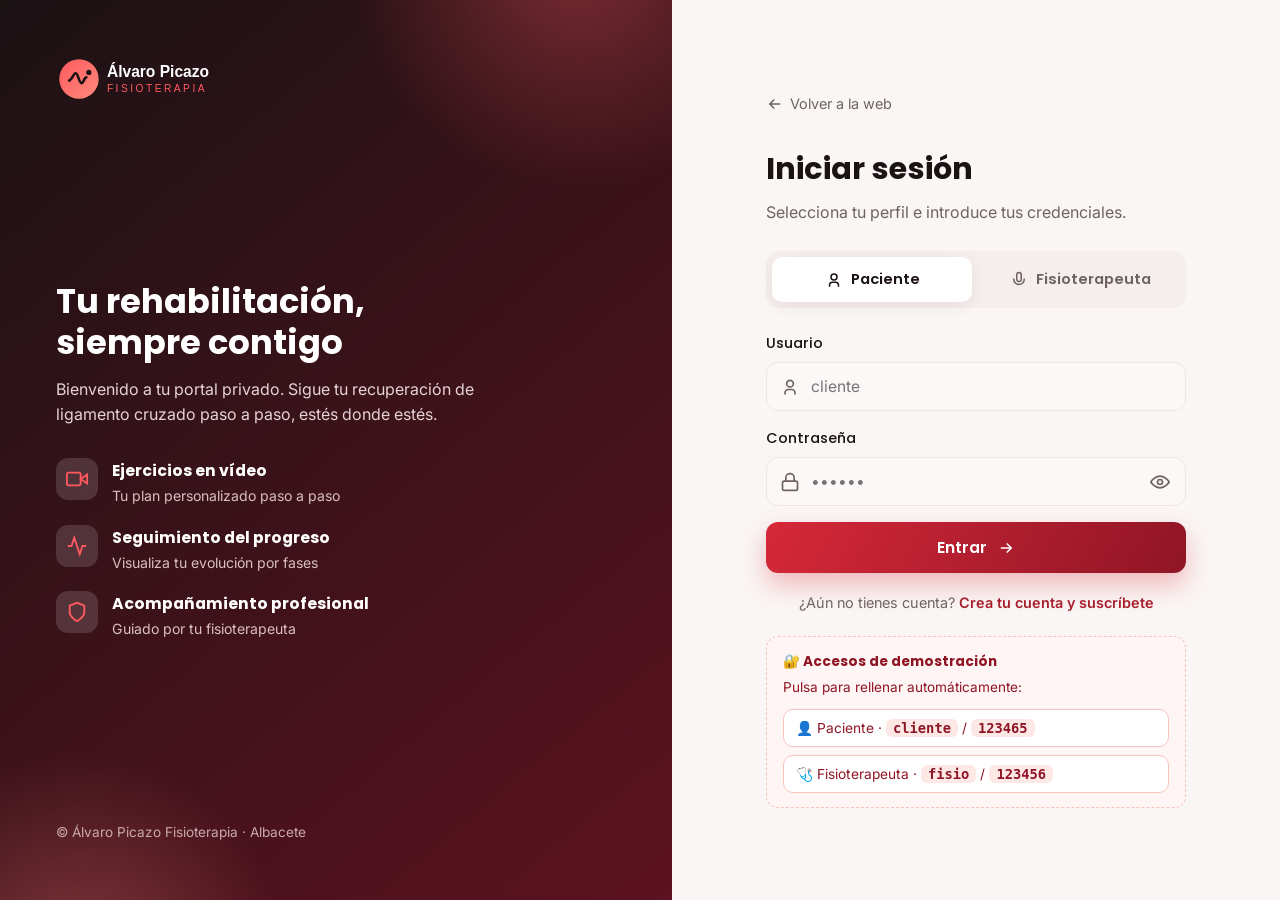
==== commit a386d1e5: "Ficha clínica del paciente solo en el panel del fisio - Quita del resumen del paciente el aviso con " ====
--- a/paciente.html
+++ b/paciente.html
@@ -74,11 +74,6 @@
 
       <!-- ===== Vista: Resumen ===== -->
       <section class="view active" id="view-resumen">
-        <div class="notice">
-          <svg viewBox="0 0 24 24" fill="none" stroke-width="2"><circle cx="12" cy="12" r="10"/><path d="M12 16v-4M12 8h.01"/></svg>
-          <div id="injuryInfo">Cargando información de tu lesión...</div>
-        </div>
-
         <div class="grid grid-4" style="margin-bottom:20px;">
           <div class="stat-card">
             <div class="sc-ic"><svg viewBox="0 0 24 24" fill="none" stroke-width="2"><path d="M22 12h-4l-3 9L9 3l-3 9H2"/></svg></div>
--- a/css/portal.css
+++ b/css/portal.css
@@ -368,3 +368,21 @@
   .btn { padding: 13px 18px; font-size: .92rem; }
   .topbar-actions { width: 100%; }
 }
+
+/* ---- Ficha clínica del paciente (panel fisio) ---- */
+.row-link { cursor: pointer; transition: background .2s; }
+.row-link:hover, .row-link:focus { background: #fff5f4; outline: none; }
+.muted-hint { font-size: .8rem; color: var(--muted); }
+.pf-alert { background: #fff5f4; border: 1px solid #f6c3bd; color: #8f1525; border-radius: 12px; padding: 14px 16px; font-size: .92rem; margin-bottom: 18px; }
+.pf-grid { display: grid; grid-template-columns: repeat(4, 1fr); gap: 12px; margin-bottom: 20px; }
+.pf-field { background: #faf6f5; border: 1px solid var(--line); border-radius: 12px; padding: 12px 14px; }
+.pf-field span { display: block; font-size: .74rem; color: var(--muted); margin-bottom: 4px; }
+.pf-field strong { font-size: .98rem; word-break: break-word; }
+.pf-h { font-size: .95rem; margin: 6px 0 10px; }
+.pf-notes { color: var(--muted); font-size: .9rem; margin-bottom: 16px; }
+.pf-sessions { list-style: none; display: grid; gap: 8px; margin-bottom: 16px; padding: 0; }
+.pf-sessions li { display: flex; flex-wrap: wrap; gap: 6px 16px; align-items: baseline; font-size: .88rem; border-bottom: 1px dashed var(--line); padding-bottom: 8px; }
+.pf-sessions em { color: var(--muted); flex-basis: 100%; }
+.pf-date { font-weight: 600; min-width: 90px; }
+.pf-private { font-size: .76rem; color: var(--muted); display: flex; align-items: center; gap: 6px; }
+@media (max-width: 720px) { .pf-grid { grid-template-columns: 1fr 1fr; } }
